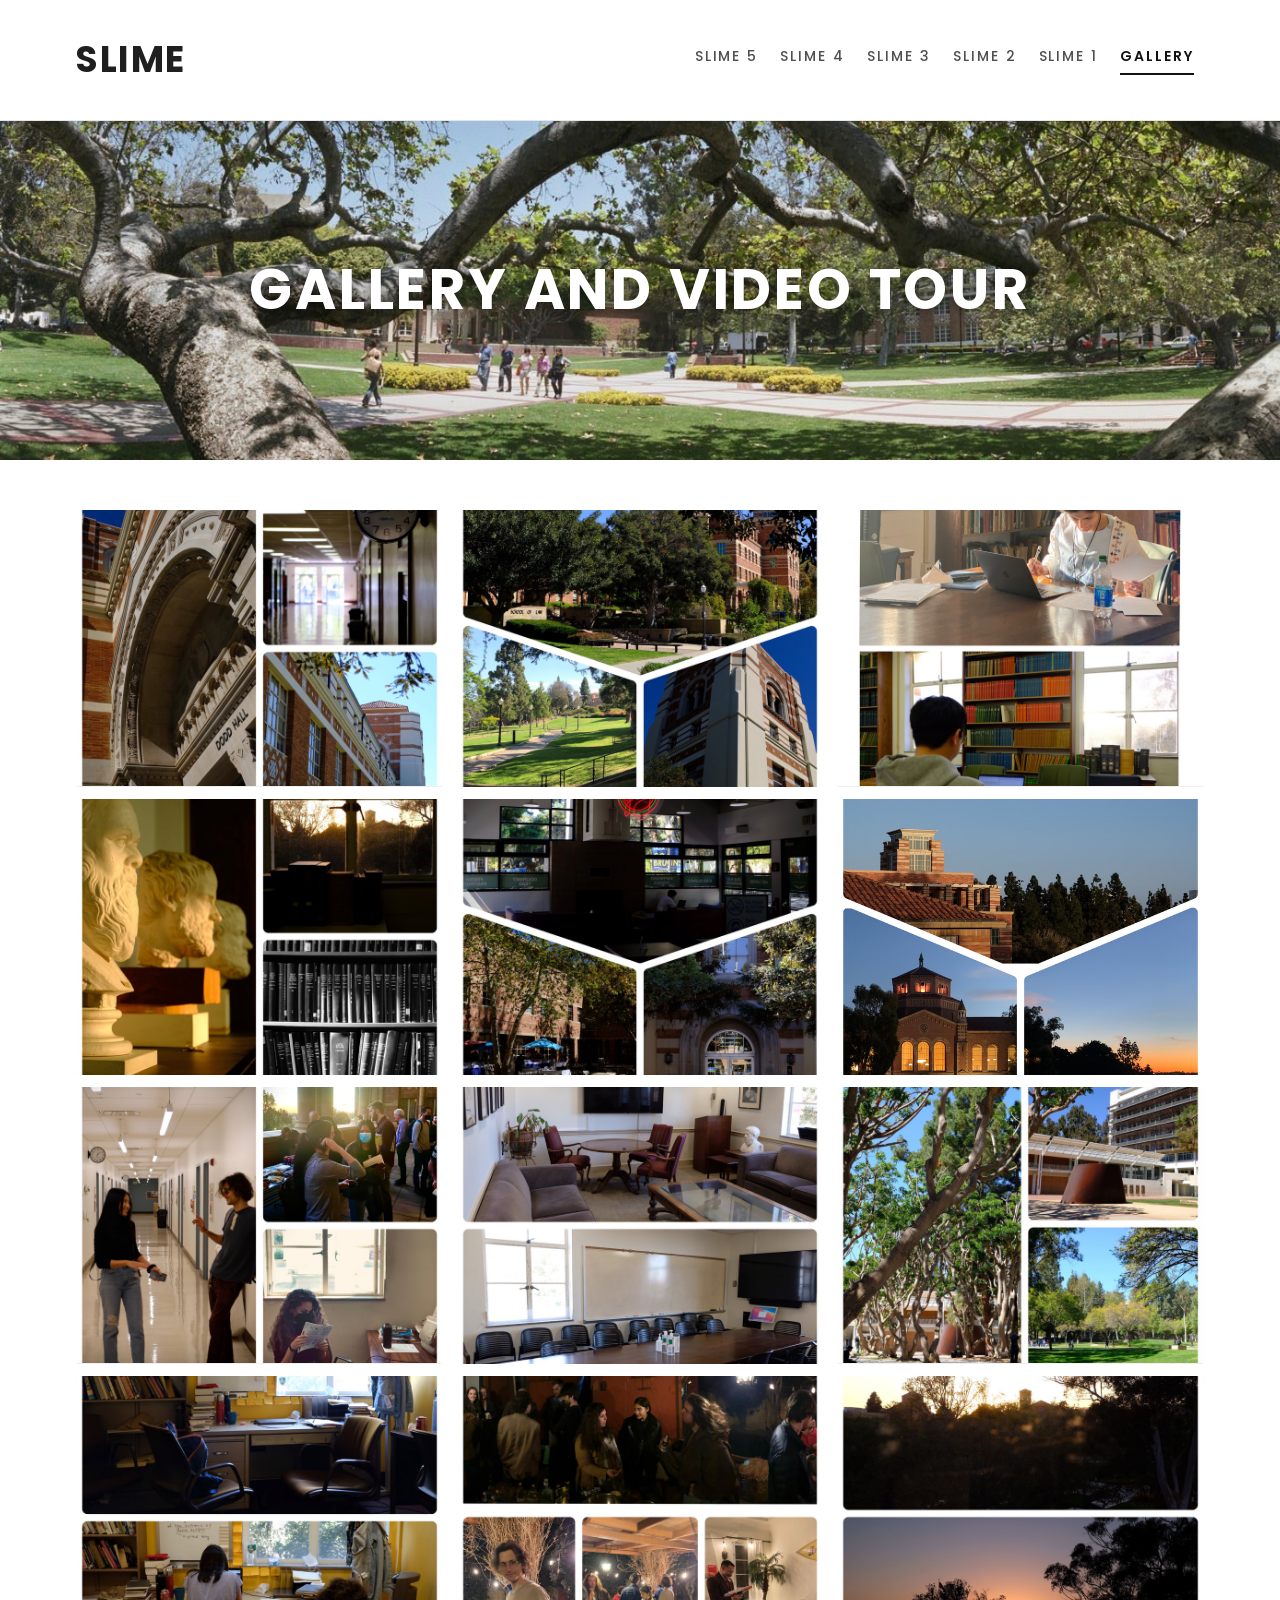
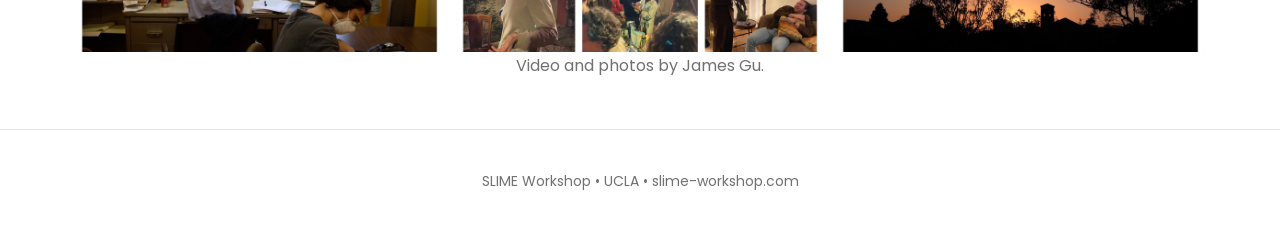
==== gallery.html @ d6ec5970 "Initial commit: SLIME workshop site (migrated from Weebly) Static, dependency-free rebuild of the SL" ====
<!DOCTYPE html>
<html lang="en">
<head>
  <meta charset="utf-8">
  <meta name="viewport" content="width=device-width, initial-scale=1">
  <title>Gallery and Video Tour — SLIME Workshop, UCLA</title>
  <meta name="description" content="A photo tour of the UCLA Philosophy department and campus, home of the SLIME workshop. Photos by James Gu.">
  <meta property="og:title" content="Gallery and Video Tour — SLIME Workshop">
  <meta property="og:description" content="A photo tour of the UCLA Philosophy department and campus.">
  <meta property="og:type" content="website">
  <meta property="og:url" content="https://slime-workshop.com/gallery.html">
  <meta property="og:image" content="https://slime-workshop.com/assets/images/gallery/01.jpg">
  <link rel="icon" href="assets/images/favicon.png">
  <link rel="preconnect" href="https://fonts.googleapis.com">
  <link rel="preconnect" href="https://fonts.gstatic.com" crossorigin>
  <link href="https://fonts.googleapis.com/css2?family=Poppins:wght@400;500;600;700&display=swap" rel="stylesheet">
  <link rel="stylesheet" href="css/style.css">
</head>
<body class="conf conf--gallery" data-page="gallery">

  <header class="site-header">
    <div class="container">
      <a class="site-logo" href="index.html">SLIME</a>
      <nav class="main-nav" aria-label="Main navigation">
        <ul>
          <li><a href="index.html"   data-nav="slime5">SLIME 5</a></li>
          <li><a href="slime-4.html" data-nav="slime4">SLIME 4</a></li>
          <li><a href="slime-3.html" data-nav="slime3">SLIME 3</a></li>
          <li><a href="slime-2.html" data-nav="slime2">SLIME 2</a></li>
          <li><a href="slime-1.html" data-nav="slime1">SLIME 1</a></li>
          <li><a href="gallery.html" data-nav="gallery">Gallery</a></li>
        </ul>
      </nav>
      <button class="hamburger" aria-label="Open menu">
        <svg width="24" height="16" viewBox="0 0 24 16" aria-hidden="true"><g fill="currentColor"><rect width="24" height="2"/><rect y="7" width="24" height="2"/><rect y="14" width="24" height="2"/></g></svg>
      </button>
    </div>
  </header>

  <nav class="mobile-nav" aria-label="Mobile navigation">
    <button class="mobile-nav-close" aria-label="Close menu">
      <svg width="22" height="22" viewBox="0 0 20 20" aria-hidden="true"><path d="M12.376 10l7.13-7.13c.656-.657.656-1.72 0-2.378-.656-.656-1.72-.656-2.377 0L10 7.622 2.87.493C2.212-.164 1.15-.164.49.492c-.656.657-.656 1.72 0 2.377L7.622 10l-7.13 7.13c-.656.656-.656 1.72 0 2.376.657.656 1.72.656 2.377 0l7.13-7.13 7.13 7.13c.656.656 1.72.656 2.376 0 .656-.656.656-1.72 0-2.377L12.376 10z" fill="currentColor"/></svg>
    </button>
    <ul>
      <li><a href="index.html"   data-nav="slime5">SLIME 5</a></li>
      <li><a href="slime-4.html" data-nav="slime4">SLIME 4</a></li>
      <li><a href="slime-3.html" data-nav="slime3">SLIME 3</a></li>
      <li><a href="slime-2.html" data-nav="slime2">SLIME 2</a></li>
      <li><a href="slime-1.html" data-nav="slime1">SLIME 1</a></li>
      <li><a href="gallery.html" data-nav="gallery">Gallery</a></li>
    </ul>
  </nav>

  <main>
    <section class="hero hero--gallery">
      <h1 class="hero__wordmark" style="font-size:clamp(32px,6vw,56px);">Gallery and Video Tour</h1>
    </section>

    <section class="band">
      <div class="container">
        <div class="gallery-grid">
          <figure><a href="assets/images/gallery/01.jpg" data-caption="Dodd Hall — Our home"><img src="assets/images/gallery/01.jpg" alt="Dodd Hall — Our home" loading="lazy"></a><figcaption>Dodd Hall — Our home</figcaption></figure>
          <figure><a href="assets/images/gallery/02.jpg" data-caption="UCLA Campus"><img src="assets/images/gallery/02.jpg" alt="UCLA Campus" loading="lazy"></a><figcaption>UCLA Campus</figcaption></figure>
          <figure><a href="assets/images/gallery/03.jpg" data-caption="Philosophy Department Library (in Dodd Hall)"><img src="assets/images/gallery/03.jpg" alt="Philosophy Department Library (in Dodd Hall)" loading="lazy"></a><figcaption>Philosophy Department Library (in Dodd Hall)</figcaption></figure>
          <figure><a href="assets/images/gallery/04.jpg" data-caption=""><img src="assets/images/gallery/04.jpg" alt="UCLA scene" loading="lazy"></a></figure>
          <figure><a href="assets/images/gallery/05.jpg" data-caption=""><img src="assets/images/gallery/05.jpg" alt="UCLA scene" loading="lazy"></a></figure>
          <figure><a href="assets/images/gallery/06.jpg" data-caption=""><img src="assets/images/gallery/06.jpg" alt="UCLA scene" loading="lazy"></a></figure>
          <figure><a href="assets/images/gallery/07.jpg" data-caption="Philosophical work"><img src="assets/images/gallery/07.jpg" alt="Philosophical work" loading="lazy"></a><figcaption>Philosophical work</figcaption></figure>
          <figure><a href="assets/images/gallery/08.jpg" data-caption="The seminar rooms"><img src="assets/images/gallery/08.jpg" alt="The seminar rooms" loading="lazy"></a><figcaption>The seminar rooms</figcaption></figure>
          <figure><a href="assets/images/gallery/09.jpg" data-caption="UCLA Campus"><img src="assets/images/gallery/09.jpg" alt="UCLA Campus" loading="lazy"></a><figcaption>UCLA Campus</figcaption></figure>
          <figure><a href="assets/images/gallery/10.jpg" data-caption="Grad offices"><img src="assets/images/gallery/10.jpg" alt="Grad offices" loading="lazy"></a><figcaption>Grad offices</figcaption></figure>
          <figure><a href="assets/images/gallery/11.jpg" data-caption="Having fun"><img src="assets/images/gallery/11.jpg" alt="Having fun" loading="lazy"></a><figcaption>Having fun</figcaption></figure>
          <figure><a href="assets/images/gallery/12.jpg" data-caption="Dusk"><img src="assets/images/gallery/12.jpg" alt="Dusk" loading="lazy"></a><figcaption>Dusk</figcaption></figure>
        </div>
        <p class="gallery-credit">Video and photos by James Gu.</p>
      </div>
    </section>
  </main>

  <footer class="site-footer">
    <div class="container">
      <p>SLIME Workshop &bull; UCLA &bull; <a href="https://slime-workshop.com">slime-workshop.com</a></p>
    </div>
  </footer>

  <script src="js/main.js"></script>
</body>
</html>
---- css/style.css ----
/* ==========================================================================
   SLIME Workshop — site styles
   Hand-written replacement for the Weebly "Dusk" theme.
   Design tokens lifted from the original files/main_style.css:
   Poppins type, ink #4f4f4e, links #1382d6, sticky 120px header, etc.
   ========================================================================== */

/* ---- Tokens ---------------------------------------------------------- */
:root {
  --ink: #4f4f4e;          /* headings / logo */
  --text: #3f3f3f;         /* body copy */
  --text-soft: #717170;
  --name: #2a2a2a;         /* speaker/commentator names */
  --link: #1382d6;
  --link-hover: #2a2a2a;
  --time: #24678d;         /* schedule time stamps */
  --rule: #e5e5e5;
  --accent-credit: #508d24;
  --container: 1170px;
  --header-h: 120px;
  --header-h-tablet: 93px;
  --header-h-compact: 65px;
}

/* ---- Reset / base ---------------------------------------------------- */
*, *::before, *::after { box-sizing: border-box; }

html { -webkit-text-size-adjust: 100%; }

body {
  margin: 0;
  font-family: "Poppins", -apple-system, BlinkMacSystemFont, "Segoe UI", sans-serif;
  font-size: 16px;
  line-height: 1.7;
  color: var(--text);
  background: #ffffff;
  -webkit-font-smoothing: antialiased;
  -moz-osx-font-smoothing: grayscale;
  overflow-x: hidden;
  padding-top: var(--header-h);
}

img { max-width: 100%; height: auto; border: 0; }

a { color: var(--link); text-decoration: none; transition: color 0.2s ease; }
a:hover { color: var(--link-hover); }

h1, h2, h3 { font-family: "Poppins", sans-serif; color: var(--ink); line-height: 1.25; }

strong, b { color: var(--name); font-weight: 600; }

ul { margin: 0.5em 0; padding-left: 1.2em; }
li { margin-bottom: 0.4em; }

hr.divider {
  border: 0;
  border-top: 1px solid var(--rule);
  margin: 28px 0;
}

.container {
  width: 100%;
  max-width: var(--container);
  margin: 0 auto;
  padding: 0 20px;
}

.sr-only {
  position: absolute; width: 1px; height: 1px;
  padding: 0; margin: -1px; overflow: hidden;
  clip: rect(0,0,0,0); white-space: nowrap; border: 0;
}

/* ---- Header / nav ---------------------------------------------------- */
.site-header {
  position: fixed; top: 0; left: 0; width: 100%; z-index: 30;
  background: #ffffff;
  border-bottom: 1px solid var(--rule);
}
.site-header .container {
  display: flex;
  align-items: center;
  justify-content: space-between;
  height: var(--header-h);
  transition: height 0.2s ease;
}
body.is-compact { padding-top: var(--header-h-compact); }
body.is-compact .site-header .container { height: var(--header-h-compact); }

.site-logo {
  font-family: "Poppins", sans-serif;
  font-size: 36px;
  font-weight: 700;
  letter-spacing: 0.044em;
  text-transform: uppercase;
  color: #1f1f1f;
  white-space: nowrap;
}
.site-logo:hover { color: #000; }

/* desktop nav */
.main-nav ul { display: flex; list-style: none; margin: 0; padding: 0; }
.main-nav li { margin: 0; }
.main-nav a {
  display: block;
  font-size: 14px;
  font-weight: 500;
  letter-spacing: 0.14em;
  text-transform: uppercase;
  color: var(--ink);
  padding: 6px 0;
  margin: 0 11px;
}
.main-nav a:hover { color: var(--name); }
.main-nav a.active { color: #111; font-weight: 600; }
.main-nav a.active::after {
  content: "";
  display: block;
  height: 2px;
  background: currentColor;
  margin-top: 4px;
}

/* hamburger */
.hamburger {
  display: none;
  padding: 8px; margin: 0;
  background: transparent; border: 0; cursor: pointer;
  color: var(--ink);
}
.hamburger svg { display: block; }

/* mobile overlay nav */
.mobile-nav {
  position: fixed; inset: 0; z-index: 40;
  background: rgba(255, 255, 255, 0.98);
  display: flex; flex-direction: column;
  align-items: center; justify-content: center;
  opacity: 0; visibility: hidden;
  transition: opacity 0.25s ease, visibility 0.25s ease;
}
.mobile-nav.open { opacity: 1; visibility: visible; }
body.nav-open { overflow: hidden; }
.mobile-nav ul { list-style: none; margin: 0; padding: 0; text-align: center; }
.mobile-nav li { margin: 14px 0; }
.mobile-nav a {
  font-size: 22px; font-weight: 700;
  letter-spacing: 0.1em; text-transform: uppercase;
  color: var(--ink);
}
.mobile-nav a.active { color: var(--link); }
.mobile-nav-close {
  position: absolute; top: 22px; right: 22px;
  background: transparent; border: 0; cursor: pointer;
  color: var(--ink); padding: 8px;
}

/* ---- Hero banner ----------------------------------------------------- */
.hero {
  position: relative;
  min-height: 440px;
  display: flex; flex-direction: column;
  align-items: center; justify-content: center;
  text-align: center;
  padding: 60px 20px;
  background-color: #2a2a2a;
  background-position: center;
  background-size: cover;
  background-repeat: no-repeat;
}
.hero__logo { display: block; width: auto; max-width: min(560px, 82%); margin: 0 auto; }
.hero__subtitle {
  margin: 22px 0 0;
  font-size: clamp(18px, 3.2vw, 26px);
  font-weight: 700;
  line-height: 1.3;
  text-shadow: 0 1px 6px rgba(0,0,0,0.45);
}
.hero__subtitle .date { display: block; color: #ffffff; font-size: 0.9em; }
.hero__wordmark {
  font-size: clamp(48px, 12vw, 120px);
  font-weight: 700; letter-spacing: 0.05em;
  text-transform: uppercase; color: #ffffff;
  text-shadow: 0 2px 14px rgba(0,0,0,0.5);
}

/* hero background per conference (paths relative to /css) */
.hero--slime1 { background-image: url(../assets/images/hero/slime1-hero.jpg); }
.hero--slime2 { background-image: url(../assets/images/hero/slime2-hero.jpg); }
.hero--slime3 { background-image: url(../assets/images/hero/slime3-hero.jpg); background-position: 50% 40%; }
.hero--slime4 { background-image: url(../assets/images/hero/slime4-hero.jpg); background-position: 50% 14%; }
.hero--slime5 { background: linear-gradient(135deg, #4f4f4e 0%, #2a2a2a 100%); }
.hero--gallery { background-image: url(../assets/images/hero/gallery-hero.jpg); background-position: 50% 57%; min-height: 340px; }

/* ---- Content bands --------------------------------------------------- */
.band { padding: 50px 0; }
.band--tight { padding: 30px 0; }
.band h2 {
  font-size: clamp(22px, 3vw, 30px);
  letter-spacing: 0.02em;
  margin: 0 0 0.6em;
}
.band p { margin: 0 0 1em; }
.band p:last-child { margin-bottom: 0; }

.band-title {
  text-align: center;
  padding: 34px 0;
}
.band-title h1 {
  margin: 0;
  font-size: clamp(20px, 2.6vw, 28px);
  font-weight: 700;
  line-height: 1.4;
  letter-spacing: 0.01em;
}

/* two-column responsive layout (replaces the old multi-column tables) */
.two-col {
  display: grid;
  grid-template-columns: 1fr 1fr;
  gap: 18px 40px;
}
.two-col--people { gap: 4px 40px; }

/* label/content rows for SLIME 1 & 2 (About / Format / Schedule) */
.info-row {
  display: grid;
  grid-template-columns: 160px 1fr;
  gap: 20px;
  align-items: start;
}
.info-row__label {
  font-size: 20px; font-weight: 700; color: var(--name);
  margin: 0;
}

/* schedule */
.day-title { font-size: 20px; font-weight: 700; color: var(--name); margin: 0 0 0.8em; }
.talk { margin: 0 0 1.2em; }
.talk .time { color: var(--time); }
.note-change { color: #c23b3b; font-weight: 700; }

/* speakers / commentators */
.people-col h2 { margin-bottom: 0.7em; }
.person { margin: 0 0 1em; }
.person .role { color: var(--text); }

/* colophon */
.colophon { text-align: center; }
.colophon .credit { color: var(--accent-credit); }
.colophon small { color: var(--text-soft); font-size: 14px; }

/* canceled talk (SLIME 2) */
.canceled { color: #818181; }
.canceled strong { color: #818181; }

/* notice (SLIME 5 placeholder) */
.notice {
  text-align: center;
  background: #f2f2f2;
  border: 1px dashed #cfcfcf;
  border-radius: 8px;
  padding: 22px;
  margin: 0 auto;
  max-width: 760px;
  color: var(--text);
}
.tba { color: var(--text-soft); font-style: italic; }

/* ---- Per-conference section colours (faithful to source) ------------- */
/* SLIME 4 */
body.conf--slime4 .band-title { background: #ff9a00; }
body.conf--slime4 .band-title h1 { color: #1994c1; }
body.conf--slime4 .band--logistics { background: #ffe961; }
body.conf--slime4 .band--people { background: #fffac4; }
/* SLIME 3 */
body.conf--slime3 .hero__subtitle { color: #f6aaf0; }
body.conf--slime3 .band--people { background: #aadbd8; }
body.conf--slime3 .band--schedule { background: #e6fad2; }
/* SLIME 2 */
body.conf--slime2 .hero__subtitle { color: #65ff00; }
/* SLIME 1 */
body.conf--slime1 .hero__subtitle { color: #67ff00; }
/* SLIME 5 placeholder */
body.conf--slime5 .band-title { background: #ededed; }
body.conf--slime5 .band--logistics { background: #f7f7f7; }

/* ---- Gallery --------------------------------------------------------- */
.gallery-grid {
  display: grid;
  grid-template-columns: repeat(3, 1fr);
  gap: 12px;
}
.gallery-grid figure {
  margin: 0;
  position: relative;
  overflow: hidden;
  border-radius: 4px;
  background: #eee;
}
.gallery-grid a { display: block; }
.gallery-grid img {
  display: block;
  width: 100%;
  aspect-ratio: 4 / 3;
  object-fit: cover;
  transition: transform 0.3s ease;
}
.gallery-grid a:hover img { transform: scale(1.05); }
.gallery-grid figcaption {
  position: absolute; left: 0; right: 0; bottom: 0;
  padding: 8px 10px;
  font-size: 13px; color: #fff;
  background: linear-gradient(transparent, rgba(0,0,0,0.6));
  opacity: 0; transition: opacity 0.2s ease;
}
.gallery-grid figure:hover figcaption { opacity: 1; }
.gallery-credit { text-align: center; margin-top: 24px; color: var(--text-soft); }

/* lightbox */
.lightbox {
  position: fixed; inset: 0; z-index: 50;
  background: rgba(0,0,0,0.9);
  display: none; align-items: center; justify-content: center;
  padding: 30px;
}
.lightbox.open { display: flex; }
.lightbox img { max-width: 92vw; max-height: 88vh; box-shadow: 0 6px 40px rgba(0,0,0,0.6); }
.lightbox-close {
  position: absolute; top: 18px; right: 24px;
  background: transparent; border: 0; color: #fff;
  font-size: 34px; line-height: 1; cursor: pointer;
}

/* ---- Footer ---------------------------------------------------------- */
.site-footer {
  border-top: 1px solid var(--rule);
  padding: 26px 0;
  text-align: center;
  color: var(--text-soft);
  font-size: 14px;
}
.site-footer a { color: var(--text-soft); }
.site-footer a:hover { color: var(--ink); }

/* ---- Responsive ------------------------------------------------------ */
@media (max-width: 1024px) {
  body { padding-top: var(--header-h-tablet); }
  body.is-compact { padding-top: var(--header-h-compact); }
  .site-header .container { height: var(--header-h-tablet); }
  .main-nav { display: none; }
  .hamburger { display: block; }
  .site-logo { font-size: 28px; }
}

@media (max-width: 767px) {
  .two-col { grid-template-columns: 1fr; gap: 24px; }
  .info-row { grid-template-columns: 1fr; gap: 6px; }
  .info-row__label { font-size: 18px; }
  .gallery-grid { grid-template-columns: repeat(2, 1fr); }
  .band { padding: 38px 0; }
  .hero { min-height: 340px; }
}

@media (max-width: 480px) {
  .gallery-grid { grid-template-columns: 1fr; }
  .site-logo { font-size: 24px; }
}
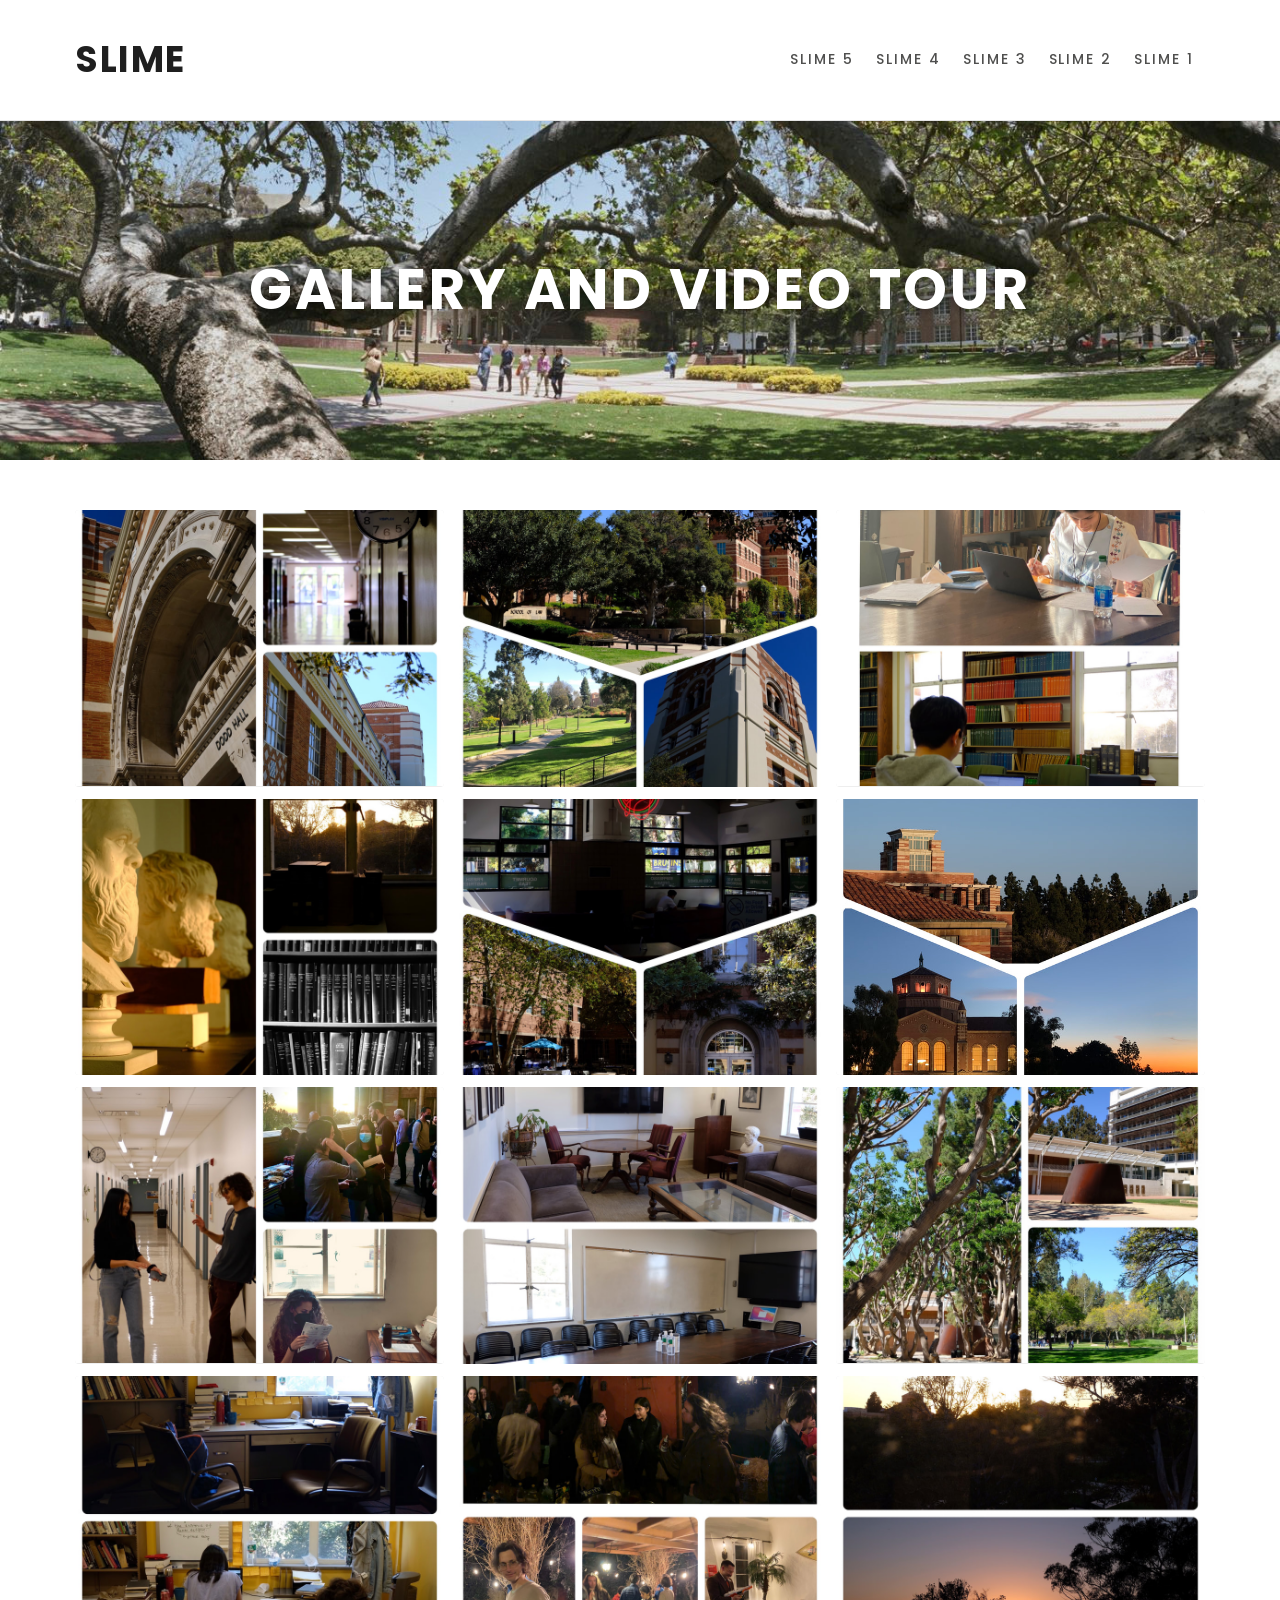
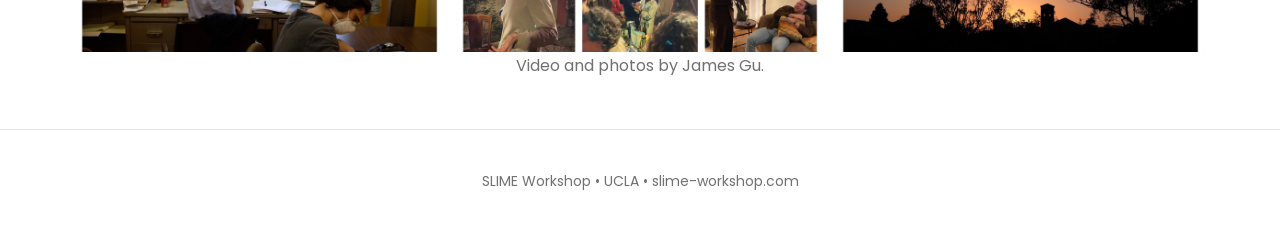
==== commit 9a93c6f2: "SLIME 5 home page: new hero, lockup, dates, and nav cleanup - Add slime-mold hero photo (cropped to " ====
--- a/gallery.html
+++ b/gallery.html
@@ -28,7 +28,6 @@
           <li><a href="slime-3.html" data-nav="slime3">SLIME 3</a></li>
           <li><a href="slime-2.html" data-nav="slime2">SLIME 2</a></li>
           <li><a href="slime-1.html" data-nav="slime1">SLIME 1</a></li>
-          <li><a href="gallery.html" data-nav="gallery">Gallery</a></li>
         </ul>
       </nav>
       <button class="hamburger" aria-label="Open menu">
@@ -47,7 +46,6 @@
       <li><a href="slime-3.html" data-nav="slime3">SLIME 3</a></li>
       <li><a href="slime-2.html" data-nav="slime2">SLIME 2</a></li>
       <li><a href="slime-1.html" data-nav="slime1">SLIME 1</a></li>
-      <li><a href="gallery.html" data-nav="gallery">Gallery</a></li>
     </ul>
   </nav>
 
--- a/css/style.css
+++ b/css/style.css
@@ -189,7 +189,18 @@
 .hero--slime2 { background-image: url(../assets/images/hero/slime2-hero.jpg); }
 .hero--slime3 { background-image: url(../assets/images/hero/slime3-hero.jpg); background-position: 50% 40%; }
 .hero--slime4 { background-image: url(../assets/images/hero/slime4-hero.jpg); background-position: 50% 14%; }
-.hero--slime5 { background: linear-gradient(135deg, #4f4f4e 0%, #2a2a2a 100%); }
+.hero--slime5 {
+  background-image: url(../assets/images/hero/slime5-hero.jpg);
+  background-position: center;
+}
+/* "SLIME V" lockup: cap the height so the hero collapses to the same wide
+   cinematic band as SLIME 4 (~470px) instead of inflating to a tall near-square.
+   The dripping logo is taller in aspect, so we constrain by height; on narrow
+   screens the width cap binds first, keeping it responsive like the other heroes. */
+body.conf--slime5 .hero__logo {
+  max-width: min(860px, 94%);
+  max-height: 350px;
+}
 .hero--gallery { background-image: url(../assets/images/hero/gallery-hero.jpg); background-position: 50% 57%; min-height: 340px; }
 
 /* ---- Content bands --------------------------------------------------- */
@@ -282,9 +293,30 @@
 body.conf--slime2 .hero__subtitle { color: #65ff00; }
 /* SLIME 1 */
 body.conf--slime1 .hero__subtitle { color: #67ff00; }
-/* SLIME 5 placeholder */
-body.conf--slime5 .band-title { background: #ededed; }
+/* SLIME 5 — animated black oil-slick title bar: iridescent sheens drift over near-black */
+body.conf--slime5 .band-title {
+  background:
+    linear-gradient(100deg,
+      transparent 30%,
+      rgba(150, 68, 205, 0.22) 42%,
+      rgba(206, 92, 198, 0.55) 50%,
+      rgba(150, 68, 205, 0.22) 58%,
+      transparent 70%),
+    #08080d;
+  background-size: 220% 100%, 100% 100%;
+  animation: oil-shimmer 80s ease-in-out infinite;
+}
+body.conf--slime5 .band-title h1 { color: #f4f2ff; text-shadow: 0 1px 3px rgba(0,0,0,0.55); }
+@keyframes oil-shimmer {
+  0%   { background-position: 0% 0, 0 0; }
+  50%  { background-position: 100% 0, 0 0; }
+  100% { background-position: 0% 0, 0 0; }
+}
+@media (prefers-reduced-motion: reduce) {
+  body.conf--slime5 .band-title { animation: none; }
+}
 body.conf--slime5 .band--logistics { background: #f7f7f7; }
+body.conf--slime5 .band--schedule { background: #f7f7f7; }
 
 /* ---- Gallery --------------------------------------------------------- */
 .gallery-grid {
